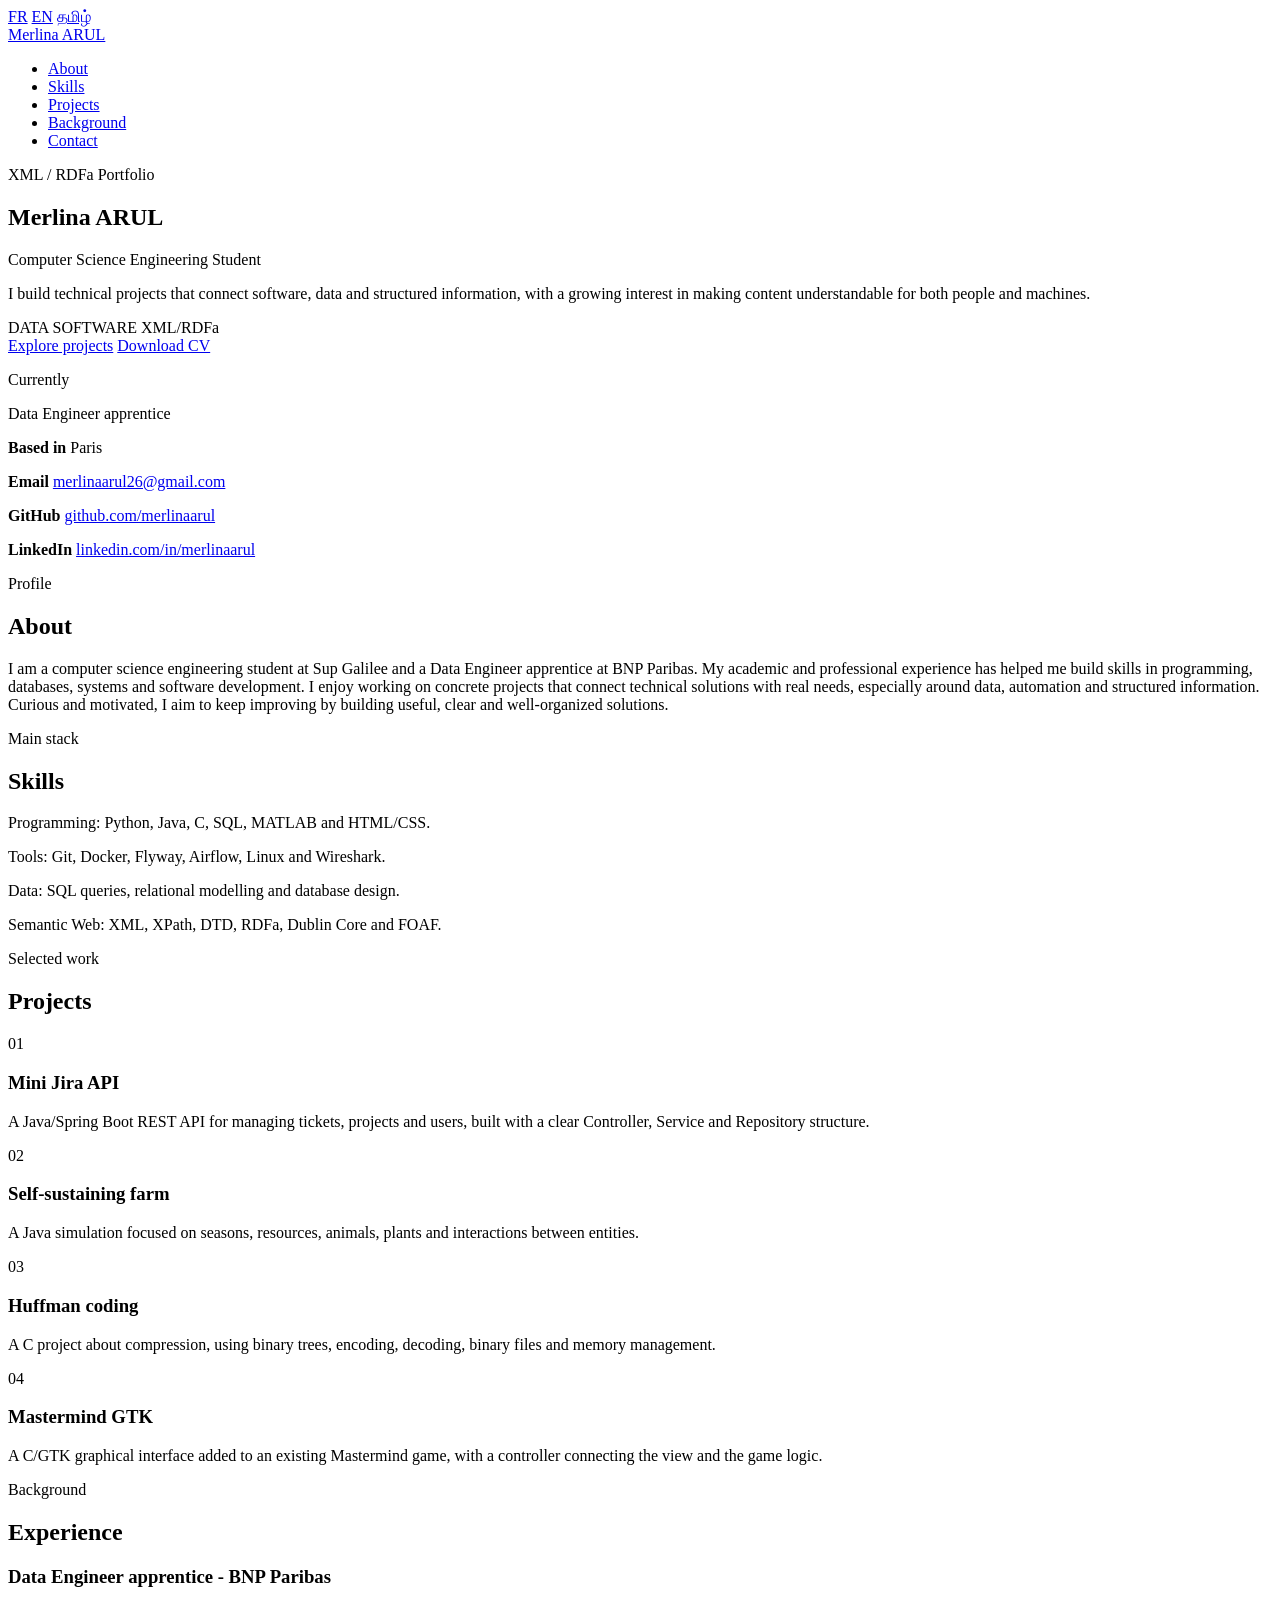
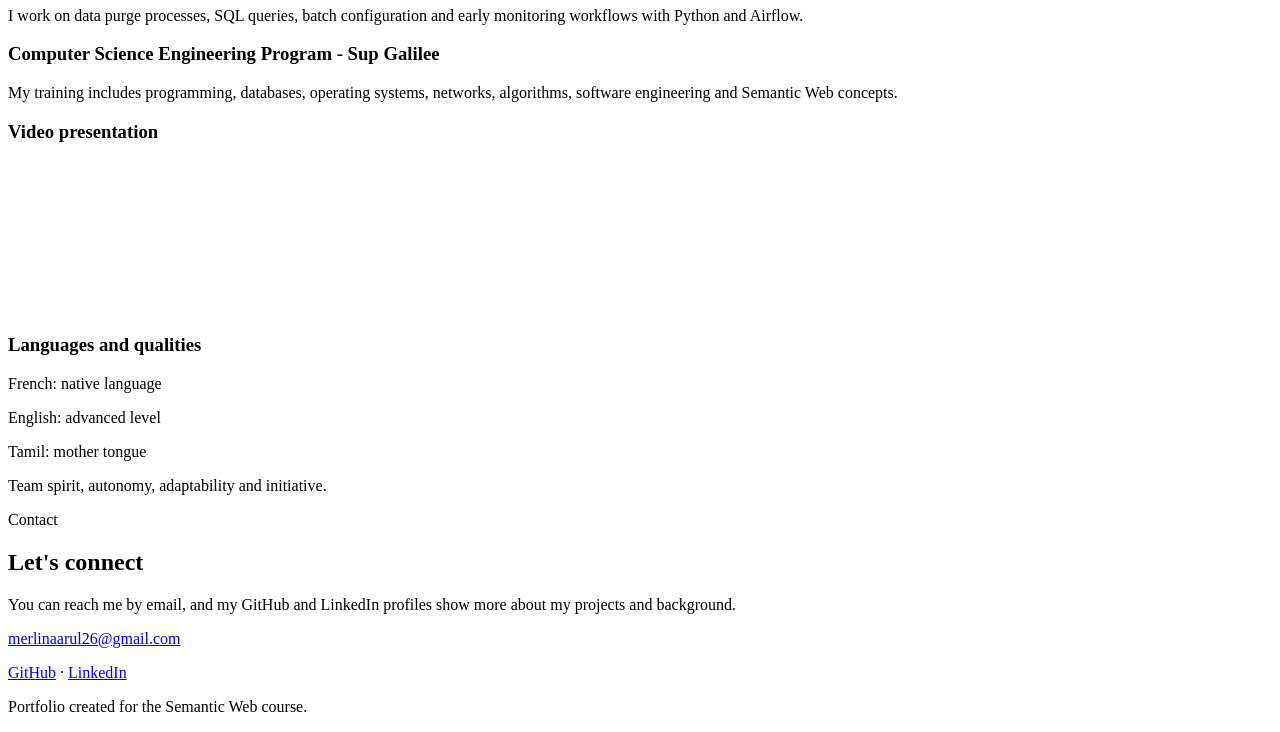
==== en.html @ 1e7f806a "Add files via upload Commit multilingual portfolio" ====
<!DOCTYPE html>
<html lang="en" dir="ltr" prefix="dc: http://purl.org/dc/terms/ foaf: http://xmlns.com/foaf/0.1/ schema: https://schema.org/">
<head about="./" typeof="foaf:Document">
  <meta charset="utf-8" />
  <meta name="viewport" content="width=device-width, initial-scale=1.0" />
  <title property="dc:title">XML and Semantic Web Portfolio - Merlina ARUL</title>
  <meta name="description" property="dc:description" content="A multilingual portfolio presenting Merlina ARUL's computing background, projects, XML structure and RDFa annotations." />
  <meta property="dc:creator" content="Merlina ARUL" />
  <meta property="dc:language" content="en" />
  <meta property="dc:created" content="2026-06-19" />
  <meta property="dc:modified" content="2026-06-23" />
  <link rel="alternate" hreflang="fr" href="index.html" />
  <link rel="alternate" hreflang="en" href="en.html" />
  <link rel="alternate" hreflang="ta" href="ta.html" />
  <link rel="stylesheet" href="css/style.css" />
</head>
<body about="./" typeof="foaf:Document">
  <nav class="language-switcher" aria-label="Language selection">
    <a href="index.html">FR</a>
    <a class="active" href="en.html">EN</a>
    <a href="ta.html">தமிழ்</a>
  </nav>

  <header class="site-header">
    <nav class="navbar" aria-label="Main navigation">
      <a class="logo" href="#top" property="dc:title">Merlina ARUL</a>
      <ul>
        <li><a href="#about">About</a></li>
        <li><a href="#skills">Skills</a></li>
        <li><a href="#projects">Projects</a></li>
        <li><a href="#experience">Background</a></li>
        <li><a href="#contact">Contact</a></li>
      </ul>
    </nav>
  </header>

  <main id="top">
    <section class="hero creative-hero" typeof="foaf:Person" about="#merlina-arul">
      <div class="hero-text">
        <p class="badge">XML / RDFa Portfolio</p>
        <h1 property="foaf:name">Merlina ARUL</h1>
        <p class="role" property="schema:jobTitle">Computer Science Engineering Student</p>
        <p class="intro" property="schema:description">I build technical projects that connect software, data and structured information, with a growing interest in making content understandable for both people and machines.</p>
        <div class="hero-keywords" aria-label="Main fields">
          <span>DATA</span>
          <span>SOFTWARE</span>
          <span>XML/RDFa</span>
        </div>
        <div class="hero-actions">
          <a class="button primary" href="#projects">Explore projects</a>
          <a class="button secondary" href="docs/CV_Merlina_ARUL.pdf" property="foaf:page">Download CV</a>
        </div>
      </div>
      <aside class="profile-card hero-panel">
        <p class="panel-label">Currently</p>
        <p class="panel-big">Data Engineer apprentice</p>
        <p><strong>Based in</strong> <span property="schema:addressLocality">Paris</span></p>
        <p><strong>Email</strong> <a href="mailto:merlinaarul26@gmail.com" property="foaf:mbox">merlinaarul26@gmail.com</a></p>
        <p><strong>GitHub</strong> <a href="https://github.com/merlinaarul" rel="foaf:account">github.com/merlinaarul</a></p>
        <p><strong>LinkedIn</strong> <a href="https://linkedin.com/in/merlinaarul" rel="foaf:account">linkedin.com/in/merlinaarul</a></p>
      </aside>
    </section>

    <section id="about" class="section">
      <p class="section-kicker">Profile</p>
      <h2>About</h2>
      <p>I am a computer science engineering student at Sup Galilee and a Data Engineer apprentice at BNP Paribas. My academic and professional experience has helped me build skills in programming, databases, systems and software development. I enjoy working on concrete projects that connect technical solutions with real needs, especially around data, automation and structured information. Curious and motivated, I aim to keep improving by building useful, clear and well-organized solutions.</p>
    </section>

    <div class="rdfa-hidden" rel="dc:creator" resource="#merlina-arul" aria-hidden="true"></div>

    <section id="skills" class="section">
      <p class="section-kicker">Main stack</p>
      <h2>Skills</h2>
      <div class="cards">
        <article class="card"><p>Programming: Python, Java, C, SQL, MATLAB and HTML/CSS.</p></article>
        <article class="card"><p>Tools: Git, Docker, Flyway, Airflow, Linux and Wireshark.</p></article>
        <article class="card"><p>Data: SQL queries, relational modelling and database design.</p></article>
        <article class="card"><p>Semantic Web: XML, XPath, DTD, RDFa, Dublin Core and FOAF.</p></article>
      </div>
    </section>

    <section id="projects" class="section">
      <p class="section-kicker">Selected work</p>
      <h2>Projects</h2>
      <div class="cards projects-grid">
        <article class="card" typeof="schema:CreativeWork">
          <span class="project-number">01</span>
          <h3 property="schema:name">Mini Jira API</h3>
          <p property="schema:description">A Java/Spring Boot REST API for managing tickets, projects and users, built with a clear Controller, Service and Repository structure.</p>
        </article>
        <article class="card" typeof="schema:CreativeWork">
          <span class="project-number">02</span>
          <h3 property="schema:name">Self-sustaining farm</h3>
          <p property="schema:description">A Java simulation focused on seasons, resources, animals, plants and interactions between entities.</p>
        </article>
        <article class="card" typeof="schema:CreativeWork">
          <span class="project-number">03</span>
          <h3 property="schema:name">Huffman coding</h3>
          <p property="schema:description">A C project about compression, using binary trees, encoding, decoding, binary files and memory management.</p>
        </article>
        <article class="card" typeof="schema:CreativeWork">
          <span class="project-number">04</span>
          <h3 property="schema:name">Mastermind GTK</h3>
          <p property="schema:description">A C/GTK graphical interface added to an existing Mastermind game, with a controller connecting the view and the game logic.</p>
        </article>
      </div>
    </section>

    <section id="experience" class="section two-columns">
      <div>
        <p class="section-kicker">Background</p>
        <h2>Experience</h2>
        <article class="timeline-item">
          <h3>Data Engineer apprentice - BNP Paribas</h3>
          <p>I work on data purge processes, SQL queries, batch configuration and early monitoring workflows with Python and Airflow.</p>
        </article>
        <article class="timeline-item">
          <h3>Computer Science Engineering Program - Sup Galilee</h3>
          <p>My training includes programming, databases, operating systems, networks, algorithms, software engineering and Semantic Web concepts.</p>
        </article>
      </div>
      <aside class="video-box media-panel">
        <div>
          <h3>Video presentation</h3>
          <p></p>
          <iframe title="Video presentation" 
            src="https://www.youtube.com/embed/ngdmBnVNeps?si=mpyzR8RYQHzEaz6s&cc_load_policy=1&cc_lang_pref=en" frameborder="0" allow="accelerometer; autoplay; clipboard-write; encrypted-media; gyroscope; picture-in-picture; web-share" referrerpolicy="strict-origin-when-cross-origin" allowfullscreen></iframe>
        </div>
        <div class="language-note">
          <h3>Languages and qualities</h3>
          <p>French: native language</p>
          <p>English: advanced level</p>
          <p>Tamil: mother tongue</p>
          <p>Team spirit, autonomy, adaptability and initiative.</p>
        </div>
      </aside>
    </section>

    <section id="contact" class="section contact" typeof="foaf:Person" about="#merlina-arul">
      <p class="section-kicker">Contact</p>
      <h2>Let's connect</h2>
      <p>You can reach me by email, and my GitHub and LinkedIn profiles show more about my projects and background.</p>
      <p><a href="mailto:merlinaarul26@gmail.com" property="foaf:mbox">merlinaarul26@gmail.com</a></p>
      <p><a href="https://github.com/merlinaarul" rel="foaf:account">GitHub</a> · <a href="https://linkedin.com/in/merlinaarul" rel="foaf:account">LinkedIn</a></p>
    </section>
  </main>

  <footer class="footer">
    <p>Portfolio created for the Semantic Web course.</p>
  </footer>

  <script src="js/main.js"></script>
</body>
</html>
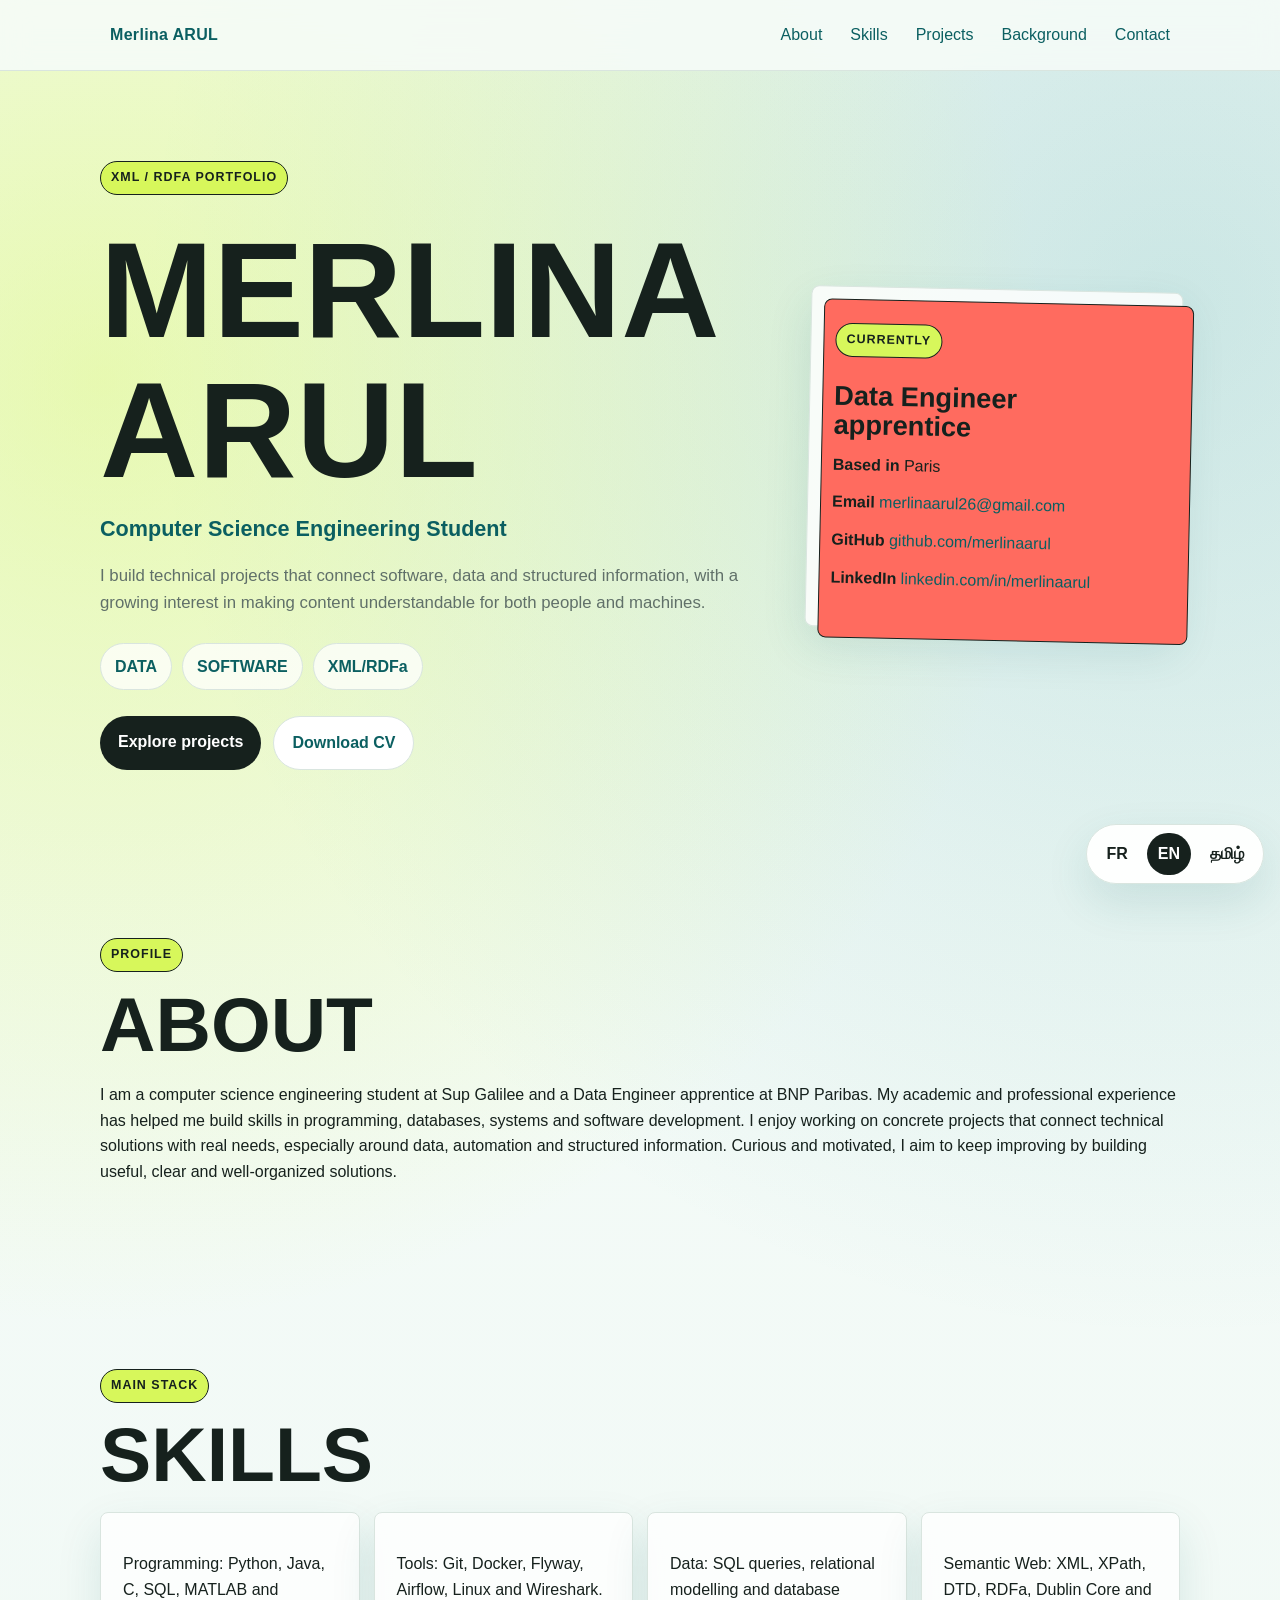
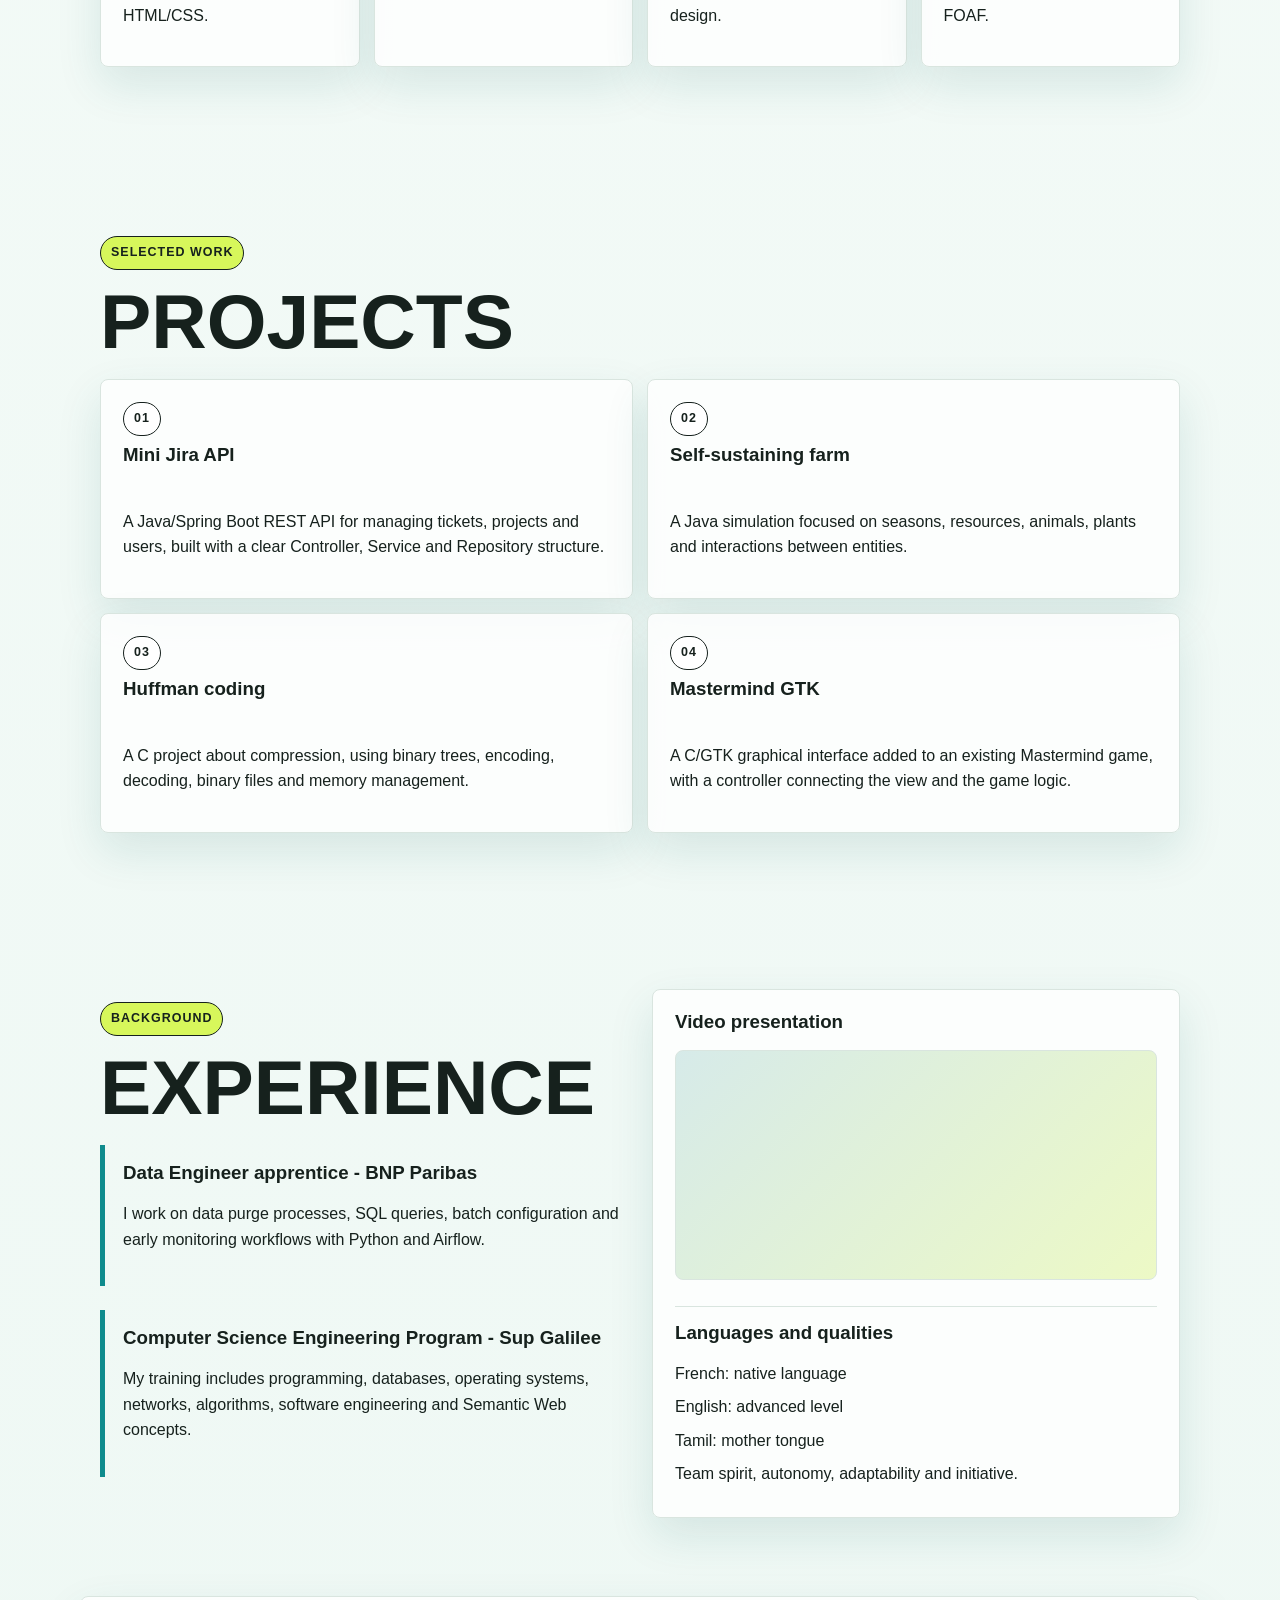
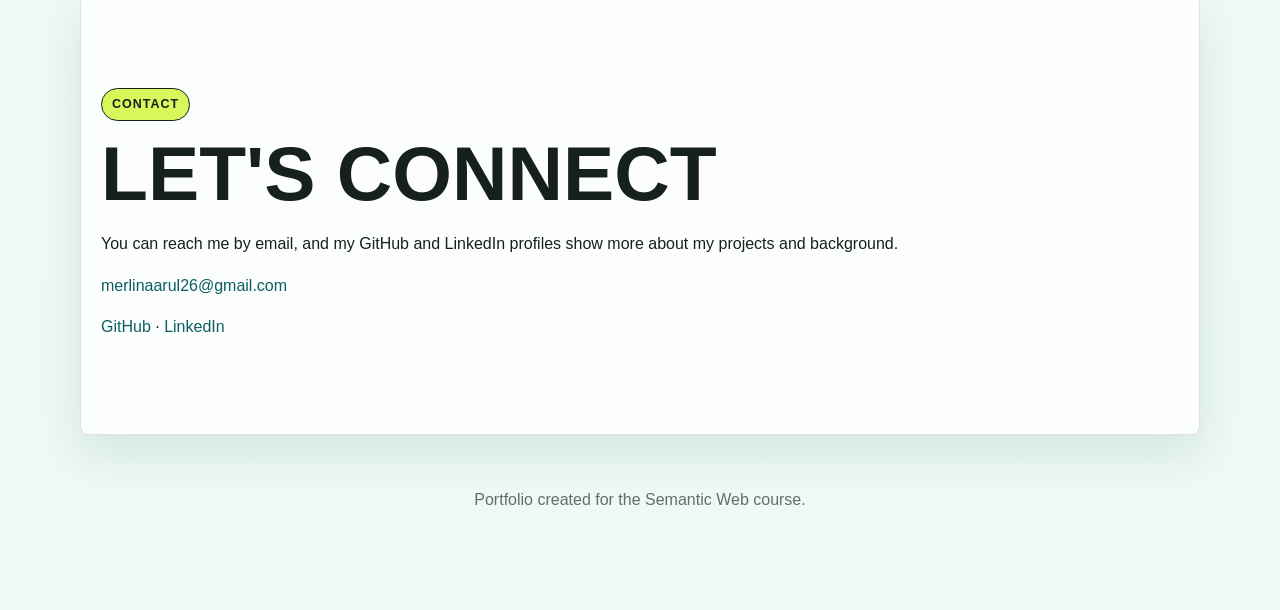
==== commit 7a768512: "Update en.html" ====
--- a/en.html
+++ b/en.html
@@ -12,7 +12,7 @@
   <link rel="alternate" hreflang="fr" href="index.html" />
   <link rel="alternate" hreflang="en" href="en.html" />
   <link rel="alternate" hreflang="ta" href="ta.html" />
-  <link rel="stylesheet" href="css/style.css" />
+  <link rel="stylesheet" href="style.css" />
 </head>
 <body about="./" typeof="foaf:Document">
   <nav class="language-switcher" aria-label="Language selection">
@@ -48,7 +48,7 @@
         </div>
         <div class="hero-actions">
           <a class="button primary" href="#projects">Explore projects</a>
-          <a class="button secondary" href="docs/CV_Merlina_ARUL.pdf" property="foaf:page">Download CV</a>
+          <a class="button secondary" href="CV_Merlina_ARUL.pdf" property="foaf:page">Download CV</a>
         </div>
       </div>
       <aside class="profile-card hero-panel">
@@ -150,6 +150,6 @@
     <p>Portfolio created for the Semantic Web course.</p>
   </footer>
 
-  <script src="js/main.js"></script>
+  <script src="main.js"></script>
 </body>
 </html>
--- a/style.css
+++ b/style.css
@@ -0,0 +1,368 @@
+:root {
+  --bg: #f5fbf8;
+  --surface: #ffffff;
+  --ink: #16211d;
+  --muted: #607069;
+  --line: #d9e5df;
+  --teal: #0f8b8d;
+  --teal-dark: #0b5f61;
+  --lime: #d7f75b;
+  --coral: #ff6b5f;
+  --shadow: 0 18px 45px rgba(15, 95, 97, 0.12);
+}
+
+* {
+  box-sizing: border-box;
+}
+
+html {
+  scroll-behavior: smooth;
+}
+
+body {
+  margin: 0;
+  font-family: Arial, Helvetica, sans-serif;
+  color: var(--ink);
+  background:
+    radial-gradient(circle at 8% 10%, rgba(215, 247, 91, 0.45), transparent 26%),
+    radial-gradient(circle at 92% 8%, rgba(15, 139, 141, 0.18), transparent 28%),
+    linear-gradient(180deg, #f5fbf8 0%, #eef8f4 100%);
+  line-height: 1.6;
+}
+
+a {
+  color: var(--teal-dark);
+  text-decoration: none;
+}
+
+a:hover {
+  text-decoration: underline;
+}
+
+.site-header {
+  position: sticky;
+  top: 0;
+  z-index: 10;
+  border-bottom: 1px solid var(--line);
+  background: rgba(245, 251, 248, 0.9);
+  backdrop-filter: blur(14px);
+}
+
+.navbar {
+  max-width: 1120px;
+  margin: auto;
+  padding: 14px 20px;
+  display: flex;
+  align-items: center;
+  justify-content: space-between;
+  gap: 20px;
+}
+
+.logo {
+  font-weight: 800;
+  letter-spacing: 0.02em;
+}
+
+.navbar ul {
+  list-style: none;
+  display: flex;
+  flex-wrap: wrap;
+  gap: 8px;
+  padding: 0;
+  margin: 0;
+}
+
+.navbar a {
+  border-radius: 999px;
+  padding: 8px 10px;
+}
+
+.navbar a:hover {
+  background: rgba(15, 139, 141, 0.08);
+  text-decoration: none;
+}
+
+.language-switcher {
+  position: fixed;
+  right: 16px;
+  bottom: 16px;
+  z-index: 20;
+  display: flex;
+  gap: 8px;
+  padding: 8px;
+  border: 1px solid var(--line);
+  border-radius: 999px;
+  background: rgba(255, 255, 255, 0.94);
+  box-shadow: var(--shadow);
+}
+
+.language-switcher a {
+  border: 0;
+  border-radius: 999px;
+  padding: 8px 11px;
+  background: transparent;
+  color: var(--ink);
+  font-weight: 800;
+}
+
+.language-switcher a:hover {
+  text-decoration: none;
+}
+
+.language-switcher a.active {
+  background: var(--ink);
+  color: white;
+}
+
+.hero,
+.section {
+  max-width: 1120px;
+  margin: auto;
+  padding: 78px 20px;
+}
+
+.creative-hero {
+  min-height: 86vh;
+  display: grid;
+  grid-template-columns: minmax(0, 1.55fr) minmax(280px, 0.85fr);
+  align-items: center;
+  gap: 30px;
+}
+
+.badge,
+.section-kicker,
+.panel-label,
+.project-number {
+  display: inline-flex;
+  align-items: center;
+  width: fit-content;
+  border: 1px solid var(--ink);
+  border-radius: 999px;
+  padding: 6px 10px;
+  background: var(--lime);
+  color: var(--ink);
+  font-size: 0.78rem;
+  font-weight: 800;
+  letter-spacing: 0.08em;
+  text-transform: uppercase;
+}
+
+h1,
+h2,
+h3 {
+  line-height: 1.03;
+}
+
+h1 {
+  max-width: 760px;
+  margin: 12px 0 0;
+  font-size: clamp(4rem, 12vw, 8.5rem);
+  letter-spacing: 0;
+  text-transform: uppercase;
+}
+
+h2 {
+  margin: 0 0 18px;
+  font-size: clamp(2.2rem, 6vw, 4.8rem);
+  text-transform: uppercase;
+}
+
+h3 {
+  margin-top: 0;
+}
+
+.role {
+  max-width: 620px;
+  margin: 12px 0;
+  color: var(--teal-dark);
+  font-size: 1.35rem;
+  font-weight: 800;
+}
+
+.intro {
+  max-width: 680px;
+  color: var(--muted);
+  font-size: 1.05rem;
+}
+
+.hero-keywords {
+  display: flex;
+  flex-wrap: wrap;
+  gap: 10px;
+  margin-top: 26px;
+}
+
+.hero-keywords span {
+  border: 1px solid var(--line);
+  border-radius: 999px;
+  padding: 10px 14px;
+  background: rgba(255, 255, 255, 0.75);
+  color: var(--teal-dark);
+  font-weight: 800;
+}
+
+.hero-actions {
+  display: flex;
+  flex-wrap: wrap;
+  gap: 12px;
+  margin-top: 26px;
+}
+
+.button {
+  display: inline-block;
+  border-radius: 999px;
+  padding: 13px 18px;
+  font-weight: 800;
+}
+
+.button.primary {
+  background: var(--ink);
+  color: white;
+}
+
+.button.secondary {
+  border: 1px solid var(--line);
+  background: white;
+}
+
+.profile-card,
+.card,
+.video-box,
+.contact {
+  border: 1px solid var(--line);
+  border-radius: 8px;
+  background: rgba(255, 255, 255, 0.82);
+  box-shadow: var(--shadow);
+}
+
+.hero-panel {
+  position: relative;
+  padding: 24px;
+  transform: rotate(1.2deg);
+}
+
+.hero-panel::before {
+  content: "";
+  position: absolute;
+  inset: 12px -12px -12px 12px;
+  z-index: -1;
+  border: 1px solid var(--ink);
+  border-radius: 8px;
+  background: var(--coral);
+}
+
+.hero-panel p {
+  margin: 12px 0;
+}
+
+.panel-big {
+  font-size: 1.7rem;
+  line-height: 1.08;
+  font-weight: 900;
+}
+
+.two-columns {
+  display: grid;
+  grid-template-columns: 1fr 1fr;
+  gap: 24px;
+}
+
+.cards {
+  display: grid;
+  grid-template-columns: repeat(4, minmax(0, 1fr));
+  gap: 14px;
+}
+
+.card {
+  padding: 22px;
+  min-height: 150px;
+  transition: transform 160ms ease, box-shadow 160ms ease;
+}
+
+.card:hover {
+  transform: translateY(-4px);
+  box-shadow: 0 24px 50px rgba(15, 95, 97, 0.16);
+}
+
+.projects-grid {
+  grid-template-columns: repeat(2, minmax(0, 1fr));
+}
+
+.projects-grid .card {
+  min-height: 220px;
+  display: flex;
+  flex-direction: column;
+  justify-content: space-between;
+}
+
+.project-number {
+  background: white;
+}
+
+.timeline-item {
+  margin-bottom: 24px;
+  padding: 18px 0 18px 18px;
+  border-left: 5px solid var(--teal);
+}
+
+.media-panel {
+  display: grid;
+  gap: 18px;
+  padding: 22px;
+}
+
+.video-box iframe {
+  width: 100%;
+  min-height: 230px;
+  border: 1px solid var(--line);
+  border-radius: 8px;
+  background:
+    linear-gradient(135deg, rgba(15, 139, 141, 0.14), rgba(215, 247, 91, 0.32)),
+    #f7faf8;
+}
+
+.language-note {
+  border-top: 1px solid var(--line);
+  padding-top: 16px;
+}
+
+.language-note p {
+  margin: 8px 0;
+}
+
+.rdfa-hidden {
+  display: none;
+}
+
+.footer {
+  padding: 36px 20px 82px;
+  color: var(--muted);
+  text-align: center;
+}
+
+@media (max-width: 850px) {
+  .creative-hero,
+  .two-columns,
+  .cards,
+  .projects-grid {
+    grid-template-columns: 1fr;
+  }
+
+  .hero,
+  .section {
+    padding: 56px 18px;
+  }
+
+  .navbar {
+    align-items: flex-start;
+    flex-direction: column;
+  }
+
+  h1 {
+    font-size: clamp(3.2rem, 18vw, 5.5rem);
+  }
+
+  .hero-panel {
+    transform: none;
+  }
+}
